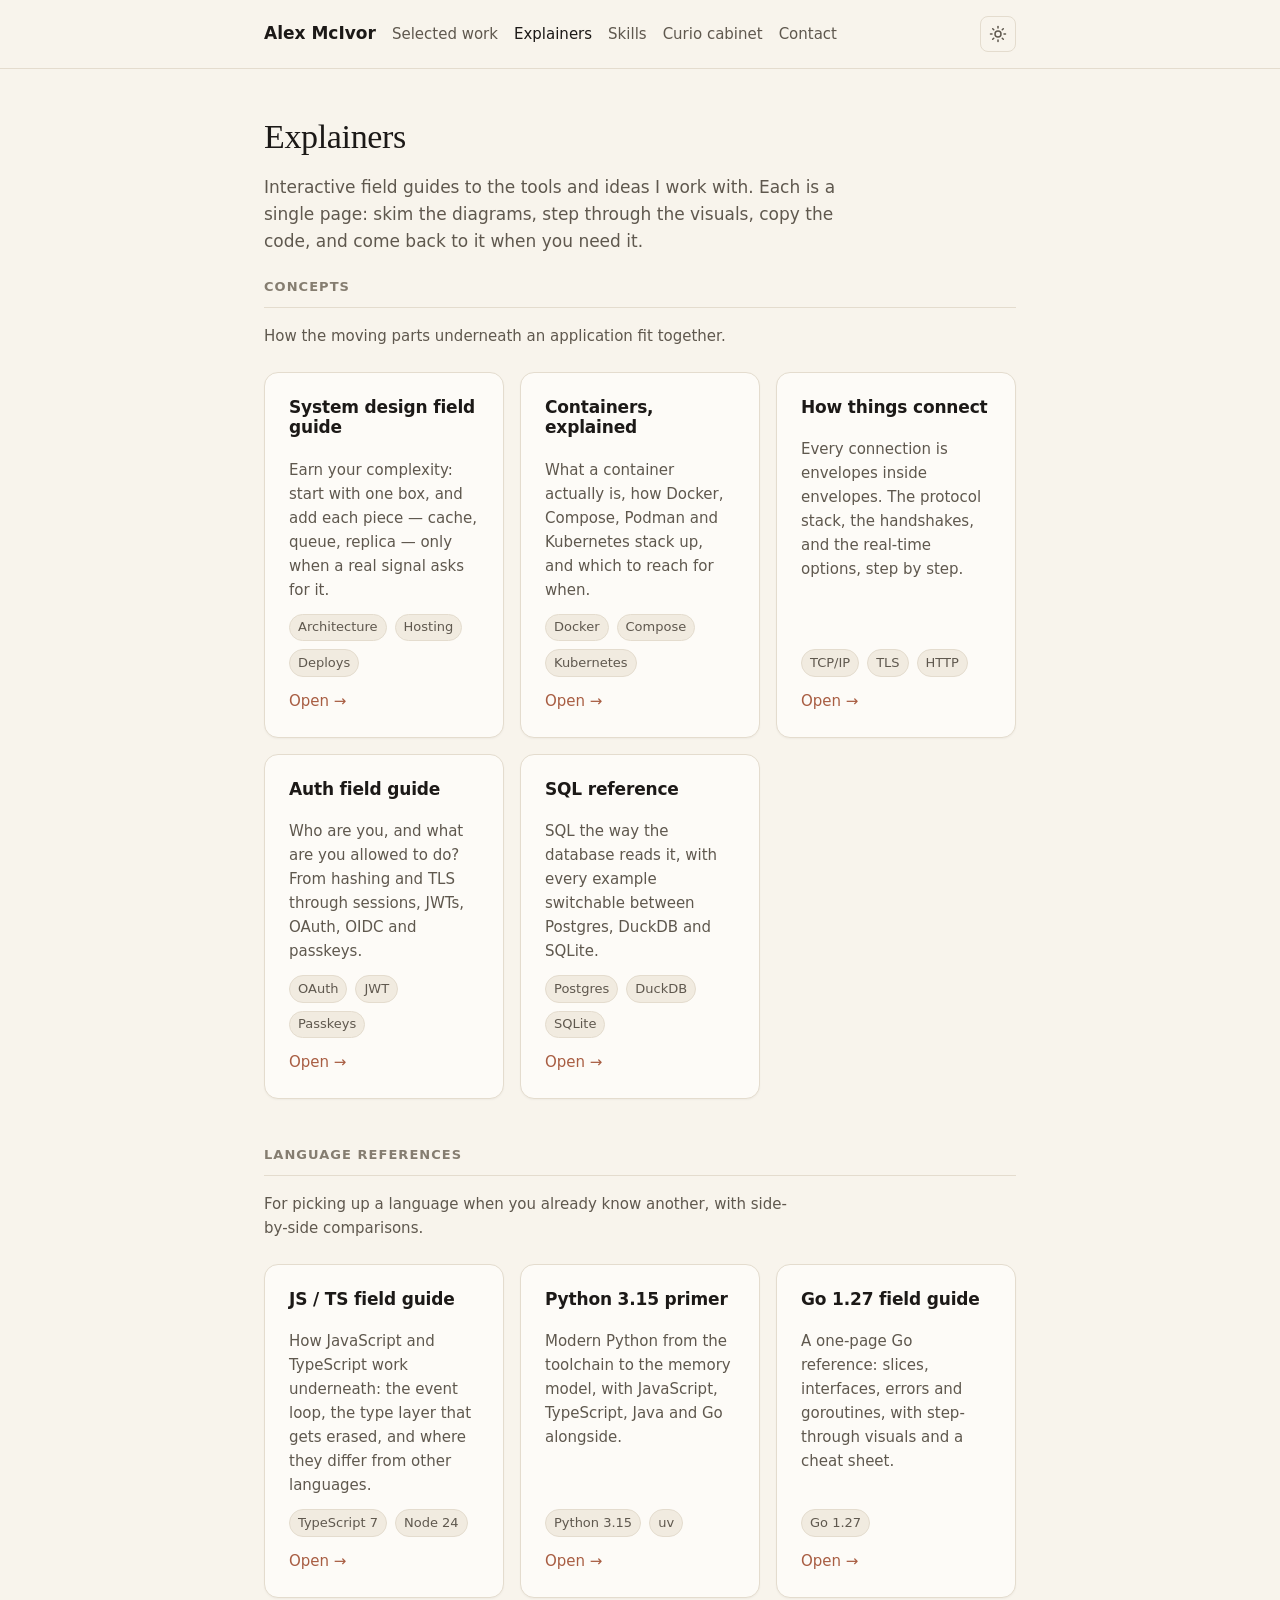
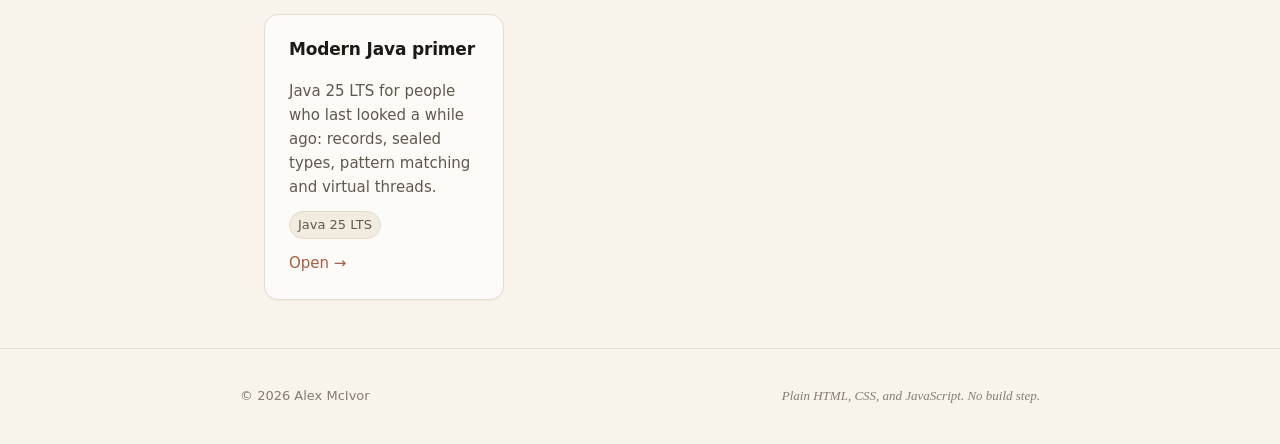
==== explainers/index.html @ 82db595f "Add /explainers: nine interactive guides, restyled to match the site Each guide keeps its own layout" ====
<!doctype html>
<html lang="en" data-theme="light">
  <head>
    <meta charset="utf-8" />
    <meta name="viewport" content="width=device-width,initial-scale=1" />
    <title>Explainers — Alex McIvor</title>
    <meta name="description" content="Interactive field guides by Alex McIvor: containers, networking, system design, auth, SQL, and references for JavaScript/TypeScript, Python, Go and Java." />

    <!-- Theme: light by default, applied before first paint. Same key as the home page. -->
    <script>
      (function () {
        var KEY = 'theme';
        var DEFAULT = 'light';
        function apply(choice) {
          document.documentElement.setAttribute('data-theme', choice);
        }
        function stored() {
          try {
            var v = localStorage.getItem(KEY);
            return v === 'light' || v === 'dark' ? v : null;
          } catch (e) {
            return null;
          }
        }
        apply(stored() || DEFAULT);
        window.setTheme = function (choice) {
          apply(choice);
          try {
            localStorage.setItem(KEY, choice);
          } catch (e) {}
        };
      })();
    </script>

    <link rel="stylesheet" href="../css/tokens.css" />
    <link rel="stylesheet" href="../css/base.css" />
  </head>
  <body>
    <header class="site-header">
      <nav class="nav container" role="navigation" aria-label="Main">
        <div class="nav-left">
          <a href="../" class="site-title">Alex McIvor</a>
          <a href="../#projects" class="nav-link">Selected work</a>
          <a href="./" class="nav-link" aria-current="page">Explainers</a>
          <a href="../#skills" class="nav-link nav-link--optional">Skills</a>
          <a href="../#curio" class="nav-link">Curio cabinet</a>
          <a href="../#contact" class="nav-link">Contact</a>
        </div>
        <div class="nav-actions">
          <button id="theme-toggle" type="button" aria-label="Toggle dark mode" class="btn btn-icon" title="Toggle dark mode">
            <span class="theme-icon theme-icon-sun" aria-hidden="true">
              <svg xmlns="http://www.w3.org/2000/svg" width="18" height="18" viewBox="0 0 24 24" fill="none" stroke="currentColor" stroke-width="2" stroke-linecap="round" stroke-linejoin="round"><circle cx="12" cy="12" r="4"></circle><path d="M12 2v2"></path><path d="M12 20v2"></path><path d="m4.93 4.93 1.41 1.41"></path><path d="m17.66 17.66 1.41 1.41"></path><path d="M2 12h2"></path><path d="M20 12h2"></path><path d="m6.34 17.66-1.41 1.41"></path><path d="m19.07 4.93-1.41 1.41"></path></svg>
            </span>
            <span class="theme-icon theme-icon-moon" aria-hidden="true">
              <svg xmlns="http://www.w3.org/2000/svg" width="18" height="18" viewBox="0 0 24 24" fill="none" stroke="currentColor" stroke-width="2" stroke-linecap="round" stroke-linejoin="round"><path d="M21 12.79A9 9 0 1 1 11.21 3 7 7 0 0 0 21 12.79z"></path></svg>
            </span>
          </button>
        </div>
      </nav>
    </header>

    <main>
      <section class="container page-intro" aria-labelledby="page-heading">
        <h1 id="page-heading">Explainers</h1>
        <p class="lead">Interactive field guides to the tools and ideas I work with. Each is a single page: skim the diagrams, step through the visuals, copy the code, and come back to it when you need it.</p>
      </section>

      <div class="container explainer-groups" id="explainer-groups"></div>
    </main>

    <footer class="site-footer">
      <div class="container footer-inner"></div>
    </footer>

    <script type="module" src="../js/explainersPage.js"></script>
  </body>
</html>
---- css/tokens.css ----
/*
 * Cream & Ink — a warm, editorial design system.
 *
 * Framework-agnostic. Drop this in, then style against the custom properties.
 * No build step, no dependencies, no classes to learn.
 *
 * THEMING
 * :root is light, which is the default and the intended look. Dark is applied
 * only on an explicit choice (data-theme="dark") or when the OS asks AND the
 * user opted to follow it (data-theme="system"). Never automatically — the
 * light look is the point, and auto-dark means most visitors never see it.
 *
 * Set data-theme on <html> before first paint to avoid a flash. See README.
 */

:root {
  /* ─── Paper ──────────────────────────────────────────────────────────────
   * Warm off-whites. Never pure #FFF — it reads clinical against cream.       */
  --paper-raised: #fdfbf7; /* cards, anything lifted */
  --paper: #f8f4ec; /* page background */
  --paper-sunken: #f1ebe0; /* wells, inset fills, code blocks */
  --paper-line: #e4dcce; /* hairlines and dividers */

  /* ─── Ink ────────────────────────────────────────────────────────────────
   * Warm near-black. Pure black on cream is harsh and slightly cold.          */
  --ink: #1c1917; /* primary text */
  --ink-muted: #5f584e; /* secondary text (~7:1 on paper) */
  --ink-faint: #857d70; /* tertiary — large or decorative text only */

  /* ─── Clay — attention ───────────────────────────────────────────────────
   * The primary accent. Warm and earthen, deliberately NOT red. Links, active
   * states, anything that says "this matters".                                */
  --clay: #a85d42;
  --clay-strong: #8d4c35;
  --clay-tint: #f3e3da;

  /* ─── Sage — settled ─────────────────────────────────────────────────────
   * The counterpart. Done, shipped, resolved. Muted on purpose — a bright
   * green turns completion into a reward, which is a different feeling.       */
  --sage: #5f7355;
  --sage-strong: #4c5d44;
  --sage-tint: #e7ede2;

  /* ─── Type ───────────────────────────────────────────────────────────────
   * System stacks. On Apple platforms this is SF Pro and New York — both
   * excellent, both free, zero bundle cost, zero layout shift.                */
  --font-sans: -apple-system, BlinkMacSystemFont, 'SF Pro Text', system-ui, 'Segoe UI', sans-serif;
  --font-serif: ui-serif, 'New York', 'Iowan Old Style', Georgia, serif;
  --font-mono: ui-monospace, 'SF Mono', 'JetBrains Mono', Menlo, monospace;

  --text-display: 2.125rem; /* 34px — serif, one per page */
  --text-title: 1.5rem; /* 24px */
  --text-heading: 1.0625rem; /* 17px */
  --text-body: 1.0625rem; /* 17px */
  --text-sub: 0.9375rem; /* 15px */
  --text-small: 0.8125rem; /* 13px */

  --leading-tight: 1.2;
  --leading-normal: 1.45;
  --leading-relaxed: 1.6;

  /* ─── Space — 4px base, generous by default ──────────────────────────── */
  --space-1: 0.25rem;
  --space-2: 0.5rem;
  --space-3: 0.75rem;
  --space-4: 1rem;
  --space-5: 1.5rem;
  --space-6: 2rem;
  --space-7: 3rem;

  --radius-sm: 0.5rem;
  --radius: 0.875rem;
  --radius-lg: 1.25rem;
  --radius-pill: 999px;

  /* Depth comes from paper tone and rules, not elevation. Keep this tiny. */
  --shadow-card: 0 1px 2px rgb(28 25 23 / 4%);

  color-scheme: light;
}

:root[data-theme='dark'] {
  --paper-raised: #232019;
  --paper: #1a1714;
  --paper-sunken: #14120f;
  --paper-line: #332e27;

  --ink: #f2ede3;
  --ink-muted: #aba294;
  --ink-faint: #7d7568;

  --clay: #d89272;
  --clay-strong: #e5a586;
  --clay-tint: #2e241e;

  --sage: #9cb38e;
  --sage-strong: #b3c7a6;
  --sage-tint: #212a1d;

  --shadow-card: 0 1px 2px rgb(0 0 0 / 30%);

  color-scheme: dark;
}

@media (prefers-color-scheme: dark) {
  :root[data-theme='system'] {
    --paper-raised: #232019;
    --paper: #1a1714;
    --paper-sunken: #14120f;
    --paper-line: #332e27;

    --ink: #f2ede3;
    --ink-muted: #aba294;
    --ink-faint: #7d7568;

    --clay: #d89272;
    --clay-strong: #e5a586;
    --clay-tint: #2e241e;

    --sage: #9cb38e;
    --sage-strong: #b3c7a6;
    --sage-tint: #212a1d;

    --shadow-card: 0 1px 2px rgb(0 0 0 / 30%);

    color-scheme: dark;
  }
}

/* ─── Base ─────────────────────────────────────────────────────────────────
 * Minimal, opinionated defaults. Delete anything that fights your site.       */

body {
  margin: 0;
  background: var(--paper);
  color: var(--ink);
  font-family: var(--font-sans);
  font-size: var(--text-body);
  line-height: var(--leading-relaxed);
  -webkit-font-smoothing: antialiased;
}

h1,
h2,
h3 {
  line-height: var(--leading-tight);
  letter-spacing: -0.01em;
}

/* The serif carries the voice. Use it for the display line and the occasional
 * italic aside — not for body copy, or it tips from editorial into precious. */
h1 {
  font-family: var(--font-serif);
  font-size: var(--text-display);
  font-weight: 400;
}

a {
  color: var(--clay);
  text-underline-offset: 0.2em;
  text-decoration-thickness: 1px;
}

a:hover {
  color: var(--clay-strong);
}

hr {
  height: 0;
  margin: var(--space-6) 0;
  border: 0;
  border-top: 1px solid var(--paper-line);
}

code,
pre {
  font-family: var(--font-mono);
  font-size: 0.875em;
}

code {
  padding: 0.1em 0.35em;
  background: var(--paper-sunken);
  border-radius: var(--radius-sm);
}

pre {
  padding: var(--space-4);
  overflow-x: auto;
  background: var(--paper-sunken);
  border: 1px solid var(--paper-line);
  border-radius: var(--radius);
}

pre code {
  padding: 0;
  background: none;
}

::selection {
  background: var(--clay-tint);
  color: var(--ink);
}
---- css/base.css ----
/* base.css — layout and components, built on tokens.css (Cream & Ink) */

:root {
  --container-max: 50rem;
  --header-height: 4.25rem;
}

* {
  box-sizing: border-box;
}

/* The sticky header overlays whatever is scrolled to the top of the viewport, so anchor
 * targets are offset by exactly its height. Each section's own top padding supplies the
 * breathing room — don't add a second offset here or via scroll-margin, or the two stack
 * and every jump lands short. */
html {
  scroll-padding-top: var(--header-height);
}

.container {
  max-width: var(--container-max);
  margin: 0 auto;
  padding: 0 var(--space-5);
}

a {
  text-decoration: none;
}

a.underline-in-prose,
p a {
  text-decoration: underline;
}

.sr-only {
  position: absolute !important;
  width: 1px;
  height: 1px;
  padding: 0;
  margin: -1px;
  overflow: hidden;
  clip: rect(0 0 0 0);
  white-space: nowrap;
  border: 0;
}

:focus-visible {
  outline: 2px solid var(--clay);
  outline-offset: 2px;
  border-radius: var(--radius-sm);
}

/* ─── Header ──────────────────────────────────────────────────────────── */

.site-header {
  position: sticky;
  top: 0;
  left: 0;
  right: 0;
  z-index: 100;
  background: var(--paper);
  border-bottom: 1px solid var(--paper-line);
  transition: box-shadow 0.18s ease;
}

.site-header.scrolled {
  box-shadow: var(--shadow-card);
}

.nav {
  display: flex;
  align-items: center;
  justify-content: space-between;
  height: var(--header-height);
  gap: var(--space-3);
}

.nav-left {
  display: flex;
  align-items: center;
  gap: var(--space-4);
  min-width: 0;
}

.site-title {
  margin: 0;
  font-size: var(--text-heading);
  font-weight: 600;
  color: var(--ink);
  white-space: nowrap;
}

.nav-link {
  color: var(--ink-muted);
  padding: var(--space-2) 0;
  font-size: var(--text-sub);
  white-space: nowrap;
}

.nav-link:hover {
  color: var(--clay);
}

.nav-actions {
  display: flex;
  align-items: center;
  gap: var(--space-3);
}

.socials {
  display: flex;
  align-items: center;
  gap: var(--space-1);
}

.social-link {
  display: inline-flex;
  align-items: center;
  justify-content: center;
  width: 2.25rem;
  height: 2.25rem;
  border-radius: var(--radius-sm);
  color: var(--ink-muted);
}

.social-link:hover {
  color: var(--clay);
  background: var(--paper-sunken);
}

.nav-sep {
  width: 1px;
  height: 1.5rem;
  background: var(--paper-line);
  display: inline-block;
  margin: 0 var(--space-1);
}

/* Between phone and full width there isn't room for every link beside the social icons,
 * so the links marked optional step aside first. */
@media (min-width: 721px) and (max-width: 860px) {
  .nav-link--optional {
    display: none;
  }
}

@media (max-width: 720px) {
  .nav-left {
    gap: var(--space-3);
  }
  .nav-link {
    display: none;
  }
}

/* ─── Buttons ─────────────────────────────────────────────────────────── */

.btn {
  display: inline-flex;
  align-items: center;
  justify-content: center;
  gap: var(--space-2);
  padding: var(--space-2) var(--space-4);
  border-radius: var(--radius-sm);
  border: 1px solid transparent;
  font: inherit;
  font-size: var(--text-sub);
  font-weight: 500;
  color: var(--ink);
  background: transparent;
  cursor: pointer;
  transition: background-color 0.12s ease, border-color 0.12s ease, color 0.12s ease;
}

/* The :hover selector is needed to out-specify `a:hover` in tokens.css, which would
 * otherwise recolour the label to match the button's own hover fill. */
.btn-primary,
.btn-primary:hover {
  color: var(--paper-raised);
}

.btn-primary {
  background: var(--clay);
  border-color: var(--clay);
}

.btn-primary:hover {
  background: var(--clay-strong);
  border-color: var(--clay-strong);
}

.btn-outline {
  border-color: var(--paper-line);
  color: var(--ink);
}

.btn-outline:hover {
  border-color: var(--clay);
  color: var(--clay);
}

.btn-ghost {
  color: var(--ink-muted);
}

.btn-ghost:hover {
  color: var(--ink);
}

.btn-sm {
  padding: var(--space-1) var(--space-3);
  font-size: var(--text-small);
}

.btn-icon {
  width: 2.25rem;
  height: 2.25rem;
  padding: 0;
  border: 1px solid var(--paper-line);
  border-radius: var(--radius-sm);
  color: var(--ink-muted);
}

.btn-icon:hover {
  color: var(--ink);
  background: var(--paper-sunken);
}

.btn-cta {
  padding: var(--space-3) var(--space-6);
  font-size: var(--text-body);
}

/* Theme toggle icon visibility */
.theme-icon {
  display: inline-block;
  line-height: 0;
}
.theme-icon-moon {
  display: none;
}
:root[data-theme='dark'] .theme-icon-moon {
  display: inline-block;
}
:root[data-theme='dark'] .theme-icon-sun {
  display: none;
}

/* ─── Section rhythm ──────────────────────────────────────────────────── */

.section {
  padding: var(--space-7) 0;
}

.section--secondary {
  background: var(--paper-sunken);
  border-top: 1px solid var(--paper-line);
  border-bottom: 1px solid var(--paper-line);
}

.section-title {
  margin: 0 0 var(--space-5);
  padding-bottom: var(--space-3);
  border-bottom: 1px solid var(--paper-line);
  font-size: var(--text-small);
  font-weight: 600;
  letter-spacing: 0.08em;
  text-transform: uppercase;
  color: var(--ink-faint);
}

@media (max-width: 720px) {
  .section {
    padding: var(--space-6) 0;
  }
}

/* ─── Hero ────────────────────────────────────────────────────────────── */

.hero {
  padding: var(--space-7) 0 var(--space-6);
}

.hero-text h1 {
  margin: 0;
}

.hero .lead {
  max-width: 34rem;
  margin-top: var(--space-4);
  font-size: var(--text-body);
  color: var(--ink-muted);
}

.hero-actions {
  display: flex;
  gap: var(--space-3);
  margin-top: var(--space-5);
}

/* ─── Project cards ───────────────────────────────────────────────────── */

.grid {
  display: grid;
  grid-template-columns: repeat(auto-fit, minmax(15rem, 1fr));
  gap: var(--space-4);
}

.card {
  display: flex;
  flex-direction: column;
  gap: var(--space-3);
  padding: var(--space-5);
  background: var(--paper-raised);
  border: 1px solid var(--paper-line);
  border-radius: var(--radius);
  box-shadow: var(--shadow-card);
}

.card h3 {
  margin: 0 0 var(--space-2);
  font-size: var(--text-heading);
  font-weight: 600;
}

.card p {
  margin: 0;
  font-size: var(--text-sub);
  color: var(--ink-muted);
}

.badges {
  display: flex;
  gap: var(--space-2);
  flex-wrap: wrap;
}

/* Only some projects have somewhere public to point at, so this sits below the badges
 * and is simply absent on the cards without a URL. */
.card-link {
  display: inline-block;
  margin-top: var(--space-3);
  color: var(--clay);
  font-size: var(--text-sub);
  font-weight: 500;
}

.card-link:hover {
  color: var(--clay-strong);
  text-decoration: underline;
}

.badge {
  padding: 0.15rem var(--space-2);
  border-radius: var(--radius-pill);
  background: var(--paper-sunken);
  border: 1px solid var(--paper-line);
  font-size: var(--text-small);
  color: var(--ink-muted);
}

/* ─── Explainers ──────────────────────────────────────────────────────── */

/* The whole card is the link, so it reads as a card at rest and lifts its title on hover
 * rather than underlining a paragraph. The wrapper carries the list role. */
.card-item {
  display: flex;
}

.card--link {
  flex: 1;
  color: var(--ink);
  transition: border-color 0.12s ease;
}

.card--link:hover {
  color: var(--ink);
  border-color: var(--clay);
}

.card--link h3 {
  transition: color 0.12s ease;
}

.card--link:hover h3 {
  color: var(--clay);
}

.card--link .badges {
  margin-top: auto;
}

.card-go {
  color: var(--clay);
  font-size: var(--text-sub);
  font-weight: 500;
}

@media (prefers-reduced-motion: reduce) {
  .card--link,
  .card--link h3 {
    transition: none;
  }
}

.section-lead {
  max-width: 34rem;
  margin: calc(var(--space-2) * -1) 0 var(--space-5);
  color: var(--ink-muted);
}

.section-more {
  margin: var(--space-5) 0 0;
  text-align: right;
}

.section-more a {
  color: var(--clay);
  font-size: var(--text-sub);
  font-weight: 500;
}

.section-more a:hover {
  color: var(--clay-strong);
  text-decoration: underline;
}

/* The /explainers/ page: a short intro, then one block per group. */
.page-intro {
  padding-top: var(--space-7);
  padding-bottom: var(--space-5);
}

.page-intro h1 {
  margin: 0;
}

.page-intro .lead {
  max-width: 36rem;
  margin: var(--space-4) 0 0;
  color: var(--ink-muted);
}

.explainer-groups {
  padding-bottom: var(--space-7);
}

.explainer-group + .explainer-group {
  margin-top: var(--space-7);
}

.explainer-group .lead {
  max-width: 34rem;
  margin: calc(var(--space-2) * -1) 0 var(--space-5);
  color: var(--ink-muted);
  font-size: var(--text-sub);
}

.nav-link[aria-current='page'] {
  color: var(--ink);
}

/* ─── Skills ──────────────────────────────────────────────────────────── */

/* Fixed columns rather than auto-fit: six categories divide evenly into three, so no
 * category is ever left stranded alone on the last row. */
.skills-grid {
  display: grid;
  grid-template-columns: repeat(3, 1fr);
  gap: var(--space-6) var(--space-5);
}

@media (max-width: 720px) {
  .skills-grid {
    grid-template-columns: repeat(2, 1fr);
  }
}

@media (max-width: 420px) {
  .skills-grid {
    grid-template-columns: 1fr;
  }
}

.skills-col h3 {
  margin: 0 0 var(--space-3);
  font-size: var(--text-small);
  font-weight: 600;
  letter-spacing: 0.06em;
  text-transform: uppercase;
  color: var(--ink-faint);
}

.skills-col ul {
  list-style: none;
  padding: 0;
  margin: 0;
}

.skills-col li {
  padding: var(--space-1) 0;
  color: var(--ink-muted);
  font-size: var(--text-sub);
}

/* ─── Curio cabinet ───────────────────────────────────────────────────── */

.curio .lead {
  max-width: 34rem;
  color: var(--ink-muted);
  margin-top: 0;
}

/* The cells are padded on all sides so the hover band has room to breathe around the
 * text, and the table is pulled out by that same amount — so the first column still lines
 * up optically with the section heading above it. `separate` rather than `collapse`
 * because a collapsed table won't honour a border-radius on the hovered row. */
.curio-table {
  width: calc(100% + var(--space-3) * 2);
  margin: var(--space-5) calc(var(--space-3) * -1) 0;
  border-collapse: separate;
  border-spacing: 0;
}

.curio-table th {
  text-align: left;
  padding: var(--space-3);
  font-size: var(--text-small);
  font-weight: 600;
  letter-spacing: 0.06em;
  text-transform: uppercase;
  color: var(--ink-faint);
  border-bottom: 1px solid var(--paper-line);
}

.curio-table td {
  padding: var(--space-3);
  border-bottom: 1px solid var(--paper-line);
  font-size: var(--text-sub);
  transition: background-color 120ms ease;
}

/* Backgrounds sit on the cells rather than the row: a <tr> can't be given rounded
 * corners, but the outer cells of the row can. */
.curio-table tbody tr:hover td {
  background: var(--paper-raised);
}

.curio-table tbody tr:hover td:first-child {
  border-top-left-radius: var(--radius-sm);
  border-bottom-left-radius: var(--radius-sm);
}

.curio-table tbody tr:hover td:last-child {
  border-top-right-radius: var(--radius-sm);
  border-bottom-right-radius: var(--radius-sm);
}

@media (prefers-reduced-motion: reduce) {
  .curio-table td {
    transition: none;
  }
}

.curio-link {
  color: var(--clay);
  font-weight: 500;
}

.curio-link:hover {
  color: var(--clay-strong);
  text-decoration: underline;
}

.curio-pagination {
  margin-top: var(--space-5);
  display: flex;
  justify-content: flex-end;
}

.curio-pagination-list {
  list-style: none;
  margin: 0;
  padding: 0;
  display: flex;
  gap: var(--space-1);
  align-items: center;
  flex-wrap: wrap;
}

.curio-pagination-list li {
  display: inline-block;
}

.curio-pagination-list .btn {
  min-width: 2.25rem;
  border: 1px solid var(--paper-line);
  color: var(--ink-muted);
}

.curio-pagination-list .btn:hover:not(:disabled) {
  border-color: var(--clay);
  color: var(--clay);
}

.curio-pagination-list .btn:disabled {
  opacity: 0.4;
  cursor: not-allowed;
}

.curio-pagination-list .btn.is-active {
  background: var(--clay);
  border-color: var(--clay);
  color: var(--paper-raised);
}

/* ─── Contact ─────────────────────────────────────────────────────────── */

.contact {
  max-width: 34rem;
  margin: 0 auto;
  text-align: center;
}

.contact .lead {
  color: var(--ink-muted);
}

.contact-cta-wrap {
  margin-top: var(--space-6);
}

/* ─── Footer ──────────────────────────────────────────────────────────── */

.site-footer {
  border-top: 1px solid var(--paper-line);
}

.footer-inner {
  display: flex;
  align-items: center;
  justify-content: space-between;
  padding: var(--space-5) 0;
  color: var(--ink-faint);
  font-size: var(--text-small);
}

.footer-inner .credit {
  font-family: var(--font-serif);
  font-style: italic;
  color: var(--ink-faint);
}

@media (max-width: 520px) {
  .footer-inner {
    flex-direction: column;
    gap: var(--space-2);
    text-align: center;
  }
  .grid {
    grid-template-columns: 1fr;
  }
}

/* ─── Modal ───────────────────────────────────────────────────────────── */

.app-modal {
  position: fixed;
  inset: 0;
  display: none;
  z-index: 6000;
}

.app-modal .modal-backdrop {
  position: fixed;
  inset: 0;
  background: rgb(28 25 23 / 45%);
  display: flex;
  align-items: center;
  justify-content: center;
  padding: var(--space-5);
}

.app-modal .modal-inner {
  background: var(--paper-raised);
  padding: var(--space-5);
  border-radius: var(--radius);
  border: 1px solid var(--paper-line);
  box-shadow: var(--shadow-card);
  max-width: 32rem;
  width: 100%;
  max-height: 80vh;
  overflow-y: auto;
  position: relative;
}

.app-modal .modal-inner:focus {
  outline: 2px solid var(--clay);
  outline-offset: 2px;
}

.app-modal .modal-title {
  margin: 0 var(--space-6) var(--space-4) 0;
  font-size: var(--text-heading);
  font-weight: 600;
}

.app-modal .modal-close {
  position: absolute;
  right: var(--space-3);
  top: var(--space-3);
  width: 2rem;
  height: 2rem;
  padding: 0;
  color: var(--ink-faint);
}

.app-modal img {
  display: block;
  border-radius: var(--radius-sm);
  max-width: 100%;
  height: auto;
}

.app-modal .modal-content {
  margin: 0;
  line-height: var(--leading-relaxed);
  color: var(--ink-muted);
}

.app-modal .modal-section {
  margin-bottom: var(--space-4);
}

.app-modal .modal-section:last-child {
  margin-bottom: 0;
}

.app-modal .modal-section strong {
  display: block;
  margin-bottom: var(--space-1);
  font-size: var(--text-small);
  font-weight: 600;
  letter-spacing: 0.06em;
  text-transform: uppercase;
  color: var(--ink-faint);
}
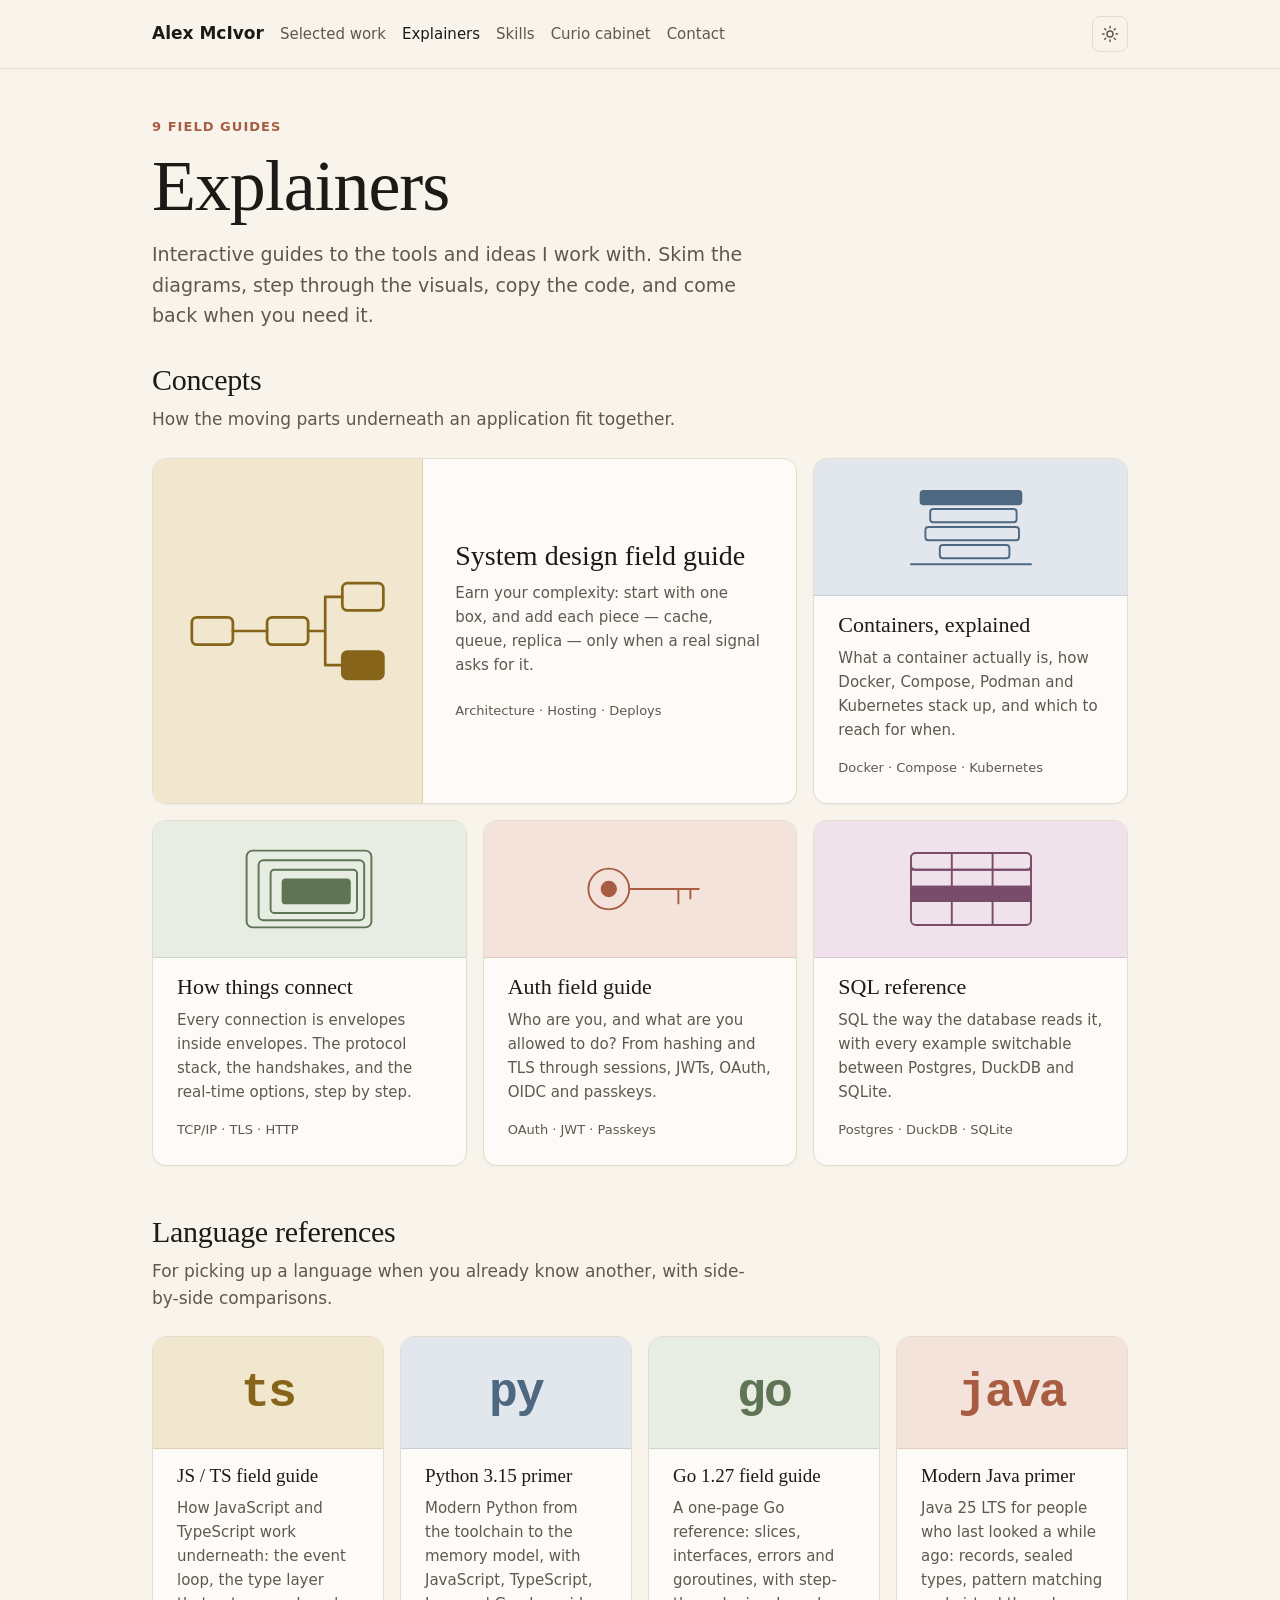
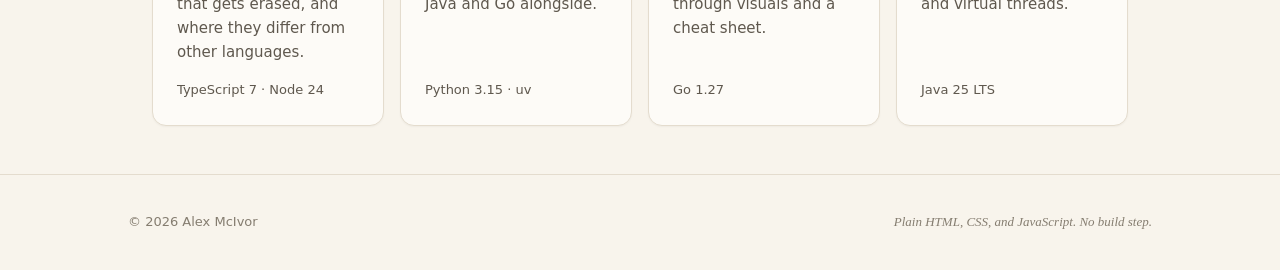
==== commit 54224985: "Refresh the site with plate cards, serif headings and a wider page Projects and explainers now share" ====
--- a/explainers/index.html
+++ b/explainers/index.html
@@ -33,6 +33,7 @@
     </script>
 
     <link rel="stylesheet" href="../css/tokens.css" />
+    <link rel="stylesheet" href="../css/palette.css" />
     <link rel="stylesheet" href="../css/base.css" />
   </head>
   <body>
@@ -61,8 +62,9 @@
 
     <main>
       <section class="container page-intro" aria-labelledby="page-heading">
+        <p class="eyebrow"><span id="explainer-count">9</span> field guides</p>
         <h1 id="page-heading">Explainers</h1>
-        <p class="lead">Interactive field guides to the tools and ideas I work with. Each is a single page: skim the diagrams, step through the visuals, copy the code, and come back to it when you need it.</p>
+        <p class="lead">Interactive guides to the tools and ideas I work with. Skim the diagrams, step through the visuals, copy the code, and come back when you need it.</p>
       </section>
 
       <div class="container explainer-groups" id="explainer-groups"></div>
--- a/css/palette.css
+++ b/css/palette.css
@@ -0,0 +1,53 @@
+/*
+ * palette.css — colours beyond Cream & Ink's two accents, shared by the whole site.
+ *
+ * tokens.css stays a vendored copy of the design system, so these live here. Load this
+ * after tokens.css.
+ */
+
+/* ─── Categorical colours ───────────────────────────────────────────────────
+ * The site's voice is still clay and sage. These are for telling several things apart
+ * at a glance (the explainers, the projects, the layers in a diagram), in the same
+ * earthen, muted register: clay and sage first, then ochre, slate, plum and stone. Each
+ * has a tint for fills; every colour reads at AA on paper in both themes.             */
+:root {
+  --cat-clay: var(--clay);
+  --cat-clay-tint: var(--clay-tint);
+  --cat-sage: var(--sage);
+  --cat-sage-tint: var(--sage-tint);
+  --cat-ochre: #86651a;
+  --cat-ochre-tint: #f1e7cf;
+  --cat-slate: #4d6880;
+  --cat-slate-tint: #e1e7ec;
+  --cat-plum: #7a4c6b;
+  --cat-plum-tint: #efe2ea;
+  --cat-stone: #6b645a;
+  --cat-stone-tint: #ebe5db;
+
+  /* Text on a solid categorical fill. */
+  --on-cat: var(--paper-raised);
+
+  /* Syntax highlighting — quiet on purpose; code should read as text first. */
+  --syn-keyword: var(--cat-plum);
+  --syn-string: var(--cat-sage);
+  --syn-number: var(--cat-ochre);
+  --syn-comment: var(--ink-muted);
+  --syn-type: var(--cat-slate);
+  --syn-func: var(--clay-strong);
+}
+
+:root[data-theme='dark'] {
+  --cat-ochre: #d2ae5f;
+  --cat-ochre-tint: #2e2717;
+  --cat-slate: #93aec6;
+  --cat-slate-tint: #1d242a;
+  --cat-plum: #c799b8;
+  --cat-plum-tint: #2c1f27;
+  --cat-stone: #aaa194;
+  --cat-stone-tint: #27231e;
+
+  /* The accents lift on a dark ground, so text on them goes dark. */
+  --on-cat: var(--paper);
+
+  --syn-func: var(--clay);
+}
--- a/css/base.css
+++ b/css/base.css
@@ -1,7 +1,7 @@
 /* base.css — layout and components, built on tokens.css (Cream & Ink) */
 
 :root {
-  --container-max: 50rem;
+  --container-max: 64rem;
   --header-height: 4.25rem;
 }
 
@@ -258,98 +258,307 @@
   border-bottom: 1px solid var(--paper-line);
 }
 
+/* Section titles take the serif voice: a heading you read, not a label you scan past.
+ * The small uppercase eyebrow is kept for the one place a page needs a kicker. */
 .section-title {
   margin: 0 0 var(--space-5);
-  padding-bottom: var(--space-3);
-  border-bottom: 1px solid var(--paper-line);
+  font-family: var(--font-serif);
+  font-size: 1.875rem;
+  font-weight: 400;
+  line-height: var(--leading-tight);
+  letter-spacing: -0.01em;
+  color: var(--ink);
+}
+
+.section-lead,
+.section-title + .lead {
+  max-width: 38rem;
+  margin: calc(var(--space-4) * -1) 0 var(--space-5);
+  color: var(--ink-muted);
+}
+
+.section-more {
+  margin: var(--space-5) 0 0;
+  text-align: right;
+}
+
+.section-more a {
+  color: var(--clay);
+  font-size: var(--text-sub);
+  font-weight: 500;
+}
+
+.section-more a:hover {
+  color: var(--clay-strong);
+  text-decoration: underline;
+}
+
+.eyebrow {
+  margin: 0 0 var(--space-3);
   font-size: var(--text-small);
   font-weight: 600;
   letter-spacing: 0.08em;
   text-transform: uppercase;
-  color: var(--ink-faint);
+  color: var(--clay);
 }
 
 @media (max-width: 720px) {
   .section {
     padding: var(--space-6) 0;
   }
+  .section-title {
+    font-size: 1.625rem;
+  }
 }
 
 /* ─── Hero ────────────────────────────────────────────────────────────── */
 
 .hero {
-  padding: var(--space-7) 0 var(--space-6);
-}
-
-.hero-text h1 {
+  padding: var(--space-7) 0;
+}
+
+/* The display line: the serif at a size that carries the page. Shared by the home hero
+ * and the intro of pages like /explainers/. */
+.hero h1,
+.page-intro h1 {
   margin: 0;
-}
-
-.hero .lead {
-  max-width: 34rem;
-  margin-top: var(--space-4);
-  font-size: var(--text-body);
+  font-size: clamp(2.75rem, 7vw, 4.5rem);
+  line-height: 1.02;
+  letter-spacing: -0.015em;
+}
+
+.hero .lead,
+.page-intro .lead {
+  max-width: 38rem;
+  margin: var(--space-4) 0 0;
+  font-size: 1.1875rem;
   color: var(--ink-muted);
 }
 
 .hero-actions {
   display: flex;
   gap: var(--space-3);
-  margin-top: var(--space-5);
-}
-
-/* ─── Project cards ───────────────────────────────────────────────────── */
-
-.grid {
+  margin-top: var(--space-6);
+}
+
+.page-intro {
+  padding-top: var(--space-7);
+  padding-bottom: var(--space-6);
+}
+
+/* ─── Plates ──────────────────────────────────────────────────────────── */
+
+/* Cards for projects and explainers: a tinted figure with the item's drawing, then the
+ * text. Each plate sets --c (its colour) and --t (that colour's tint) inline; the drawing
+ * and hover state follow them. See js/components/plate.js and marks.js. */
+.plates {
   display: grid;
-  grid-template-columns: repeat(auto-fit, minmax(15rem, 1fr));
+  grid-template-columns: repeat(3, minmax(0, 1fr));
   gap: var(--space-4);
 }
 
-.card {
-  display: flex;
+.plates--four {
+  grid-template-columns: repeat(4, minmax(0, 1fr));
+}
+
+.plate-item {
+  display: flex;
+  min-width: 0;
+}
+
+.plate {
+  display: flex;
+  flex: 1;
   flex-direction: column;
-  gap: var(--space-3);
-  padding: var(--space-5);
+  min-width: 0;
+  overflow: hidden;
   background: var(--paper-raised);
   border: 1px solid var(--paper-line);
   border-radius: var(--radius);
   box-shadow: var(--shadow-card);
-}
-
-.card h3 {
-  margin: 0 0 var(--space-2);
-  font-size: var(--text-heading);
-  font-weight: 600;
-}
-
-.card p {
-  margin: 0;
+  color: var(--ink);
+}
+
+a.plate {
+  transition: border-color 0.15s ease, transform 0.2s ease;
+}
+
+a.plate:hover {
+  color: var(--ink);
+  border-color: var(--c);
+  transform: translateY(-2px);
+}
+
+.plate-fig {
+  display: flex;
+  align-items: center;
+  justify-content: center;
+  min-height: 8.5rem;
+  padding: var(--space-5) var(--space-6);
+  background: var(--t);
+  border-bottom: 1px solid color-mix(in srgb, var(--c) 18%, transparent);
+}
+
+.plate-body {
+  display: flex;
+  flex: 1;
+  flex-direction: column;
+  gap: var(--space-2);
+  padding: var(--space-4) var(--space-5) var(--space-5);
+}
+
+.plate-title {
+  font-family: var(--font-serif);
+  font-size: 1.375rem;
+  line-height: 1.2;
+  transition: color 0.15s ease;
+}
+
+a.plate:hover .plate-title {
+  color: var(--c);
+}
+
+.plate-desc {
   font-size: var(--text-sub);
   color: var(--ink-muted);
 }
 
-.badges {
-  display: flex;
-  gap: var(--space-2);
-  flex-wrap: wrap;
-}
-
-/* Only some projects have somewhere public to point at, so this sits below the badges
- * and is simply absent on the cards without a URL. */
-.card-link {
-  display: inline-block;
-  margin-top: var(--space-3);
+.plate-meta {
+  margin-top: auto;
+  padding-top: var(--space-2);
+  font-size: var(--text-small);
+  color: var(--ink-muted);
+}
+
+.plate-link {
   color: var(--clay);
   font-size: var(--text-sub);
   font-weight: 500;
 }
 
-.card-link:hover {
-  color: var(--clay-strong);
-  text-decoration: underline;
-}
-
+/* The drawings. Lines take the plate's colour; .m-tint and .m-solid are the two fills. */
+.mark {
+  display: block;
+  width: 100%;
+  max-width: 9rem;
+  height: 5.5rem;
+  color: var(--c);
+}
+
+.mark .m-tint {
+  fill: var(--t);
+}
+
+.mark .m-solid {
+  fill: var(--c);
+}
+
+.mark--token {
+  width: auto;
+  max-width: none;
+  height: auto;
+  font-family: var(--font-mono);
+  font-size: 3rem;
+  font-weight: 600;
+  letter-spacing: -0.04em;
+  line-height: 1;
+}
+
+/* A lead plate spans two columns, its figure beside the text. */
+.plate-item:has(.plate--wide) {
+  grid-column: span 2;
+}
+
+.plate--wide {
+  flex-direction: row;
+}
+
+.plate--wide .plate-fig {
+  flex: 0 0 42%;
+  border-bottom: 0;
+  border-right: 1px solid color-mix(in srgb, var(--c) 18%, transparent);
+}
+
+.plate--wide .mark {
+  max-width: 13rem;
+  height: 8rem;
+}
+
+.plate--wide .plate-body {
+  justify-content: center;
+  padding: var(--space-6);
+}
+
+.plate--wide .plate-title {
+  font-size: 1.75rem;
+}
+
+.plate--wide .plate-meta {
+  margin-top: var(--space-2);
+}
+
+/* Language references: the token is the figure, and the plates run four across. */
+.plate--token .plate-fig {
+  min-height: 7rem;
+}
+
+.plate--token .plate-title {
+  font-size: 1.1875rem;
+}
+
+.plate-group + .plate-group {
+  margin-top: var(--space-7);
+}
+
+.explainer-groups {
+  padding-bottom: var(--space-7);
+}
+
+@media (max-width: 860px) {
+  .plates,
+  .plates--four {
+    grid-template-columns: repeat(2, minmax(0, 1fr));
+  }
+}
+
+@media (max-width: 560px) {
+  .plates,
+  .plates--four {
+    grid-template-columns: minmax(0, 1fr);
+  }
+  .plate-item:has(.plate--wide) {
+    grid-column: auto;
+  }
+  .plate--wide {
+    flex-direction: column;
+  }
+  .plate--wide .plate-fig {
+    flex: none;
+    border-right: 0;
+    border-bottom: 1px solid color-mix(in srgb, var(--c) 18%, transparent);
+  }
+  .plate-fig {
+    min-height: 7rem;
+  }
+  .plate--wide .mark {
+    height: 5.5rem;
+  }
+  .plate--wide .plate-body {
+    padding: var(--space-4) var(--space-5) var(--space-5);
+  }
+}
+
+@media (prefers-reduced-motion: reduce) {
+  a.plate,
+  .plate-title {
+    transition: none;
+  }
+  a.plate:hover {
+    transform: none;
+  }
+}
+
+/* Small pills, used in the curio cabinet's type column. */
 .badge {
   padding: 0.15rem var(--space-2);
   border-radius: var(--radius-pill);
@@ -357,103 +566,6 @@
   border: 1px solid var(--paper-line);
   font-size: var(--text-small);
   color: var(--ink-muted);
-}
-
-/* ─── Explainers ──────────────────────────────────────────────────────── */
-
-/* The whole card is the link, so it reads as a card at rest and lifts its title on hover
- * rather than underlining a paragraph. The wrapper carries the list role. */
-.card-item {
-  display: flex;
-}
-
-.card--link {
-  flex: 1;
-  color: var(--ink);
-  transition: border-color 0.12s ease;
-}
-
-.card--link:hover {
-  color: var(--ink);
-  border-color: var(--clay);
-}
-
-.card--link h3 {
-  transition: color 0.12s ease;
-}
-
-.card--link:hover h3 {
-  color: var(--clay);
-}
-
-.card--link .badges {
-  margin-top: auto;
-}
-
-.card-go {
-  color: var(--clay);
-  font-size: var(--text-sub);
-  font-weight: 500;
-}
-
-@media (prefers-reduced-motion: reduce) {
-  .card--link,
-  .card--link h3 {
-    transition: none;
-  }
-}
-
-.section-lead {
-  max-width: 34rem;
-  margin: calc(var(--space-2) * -1) 0 var(--space-5);
-  color: var(--ink-muted);
-}
-
-.section-more {
-  margin: var(--space-5) 0 0;
-  text-align: right;
-}
-
-.section-more a {
-  color: var(--clay);
-  font-size: var(--text-sub);
-  font-weight: 500;
-}
-
-.section-more a:hover {
-  color: var(--clay-strong);
-  text-decoration: underline;
-}
-
-/* The /explainers/ page: a short intro, then one block per group. */
-.page-intro {
-  padding-top: var(--space-7);
-  padding-bottom: var(--space-5);
-}
-
-.page-intro h1 {
-  margin: 0;
-}
-
-.page-intro .lead {
-  max-width: 36rem;
-  margin: var(--space-4) 0 0;
-  color: var(--ink-muted);
-}
-
-.explainer-groups {
-  padding-bottom: var(--space-7);
-}
-
-.explainer-group + .explainer-group {
-  margin-top: var(--space-7);
-}
-
-.explainer-group .lead {
-  max-width: 34rem;
-  margin: calc(var(--space-2) * -1) 0 var(--space-5);
-  color: var(--ink-muted);
-  font-size: var(--text-sub);
 }
 
 .nav-link[aria-current='page'] {
@@ -504,12 +616,6 @@
 }
 
 /* ─── Curio cabinet ───────────────────────────────────────────────────── */
-
-.curio .lead {
-  max-width: 34rem;
-  color: var(--ink-muted);
-  margin-top: 0;
-}
 
 /* The cells are padded on all sides so the hover band has room to breathe around the
  * text, and the table is pulled out by that same amount — so the first column still lines
